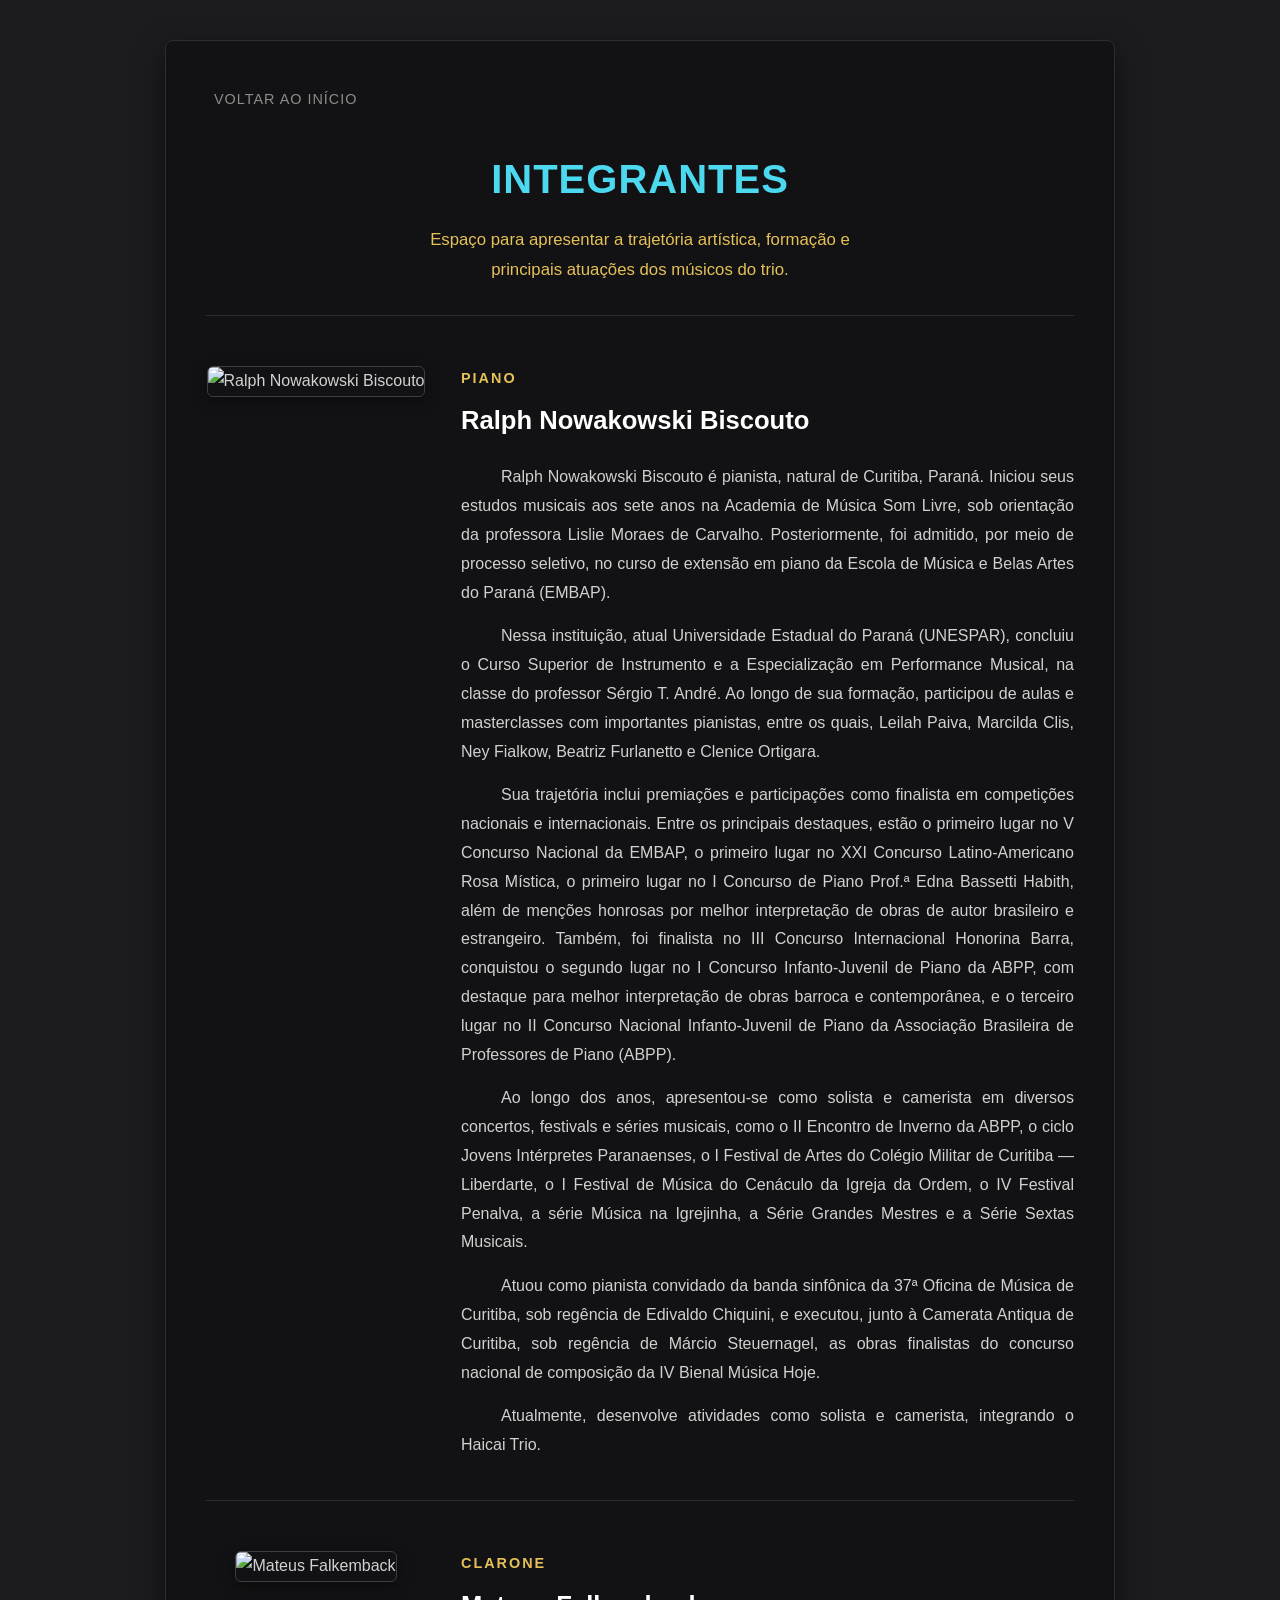
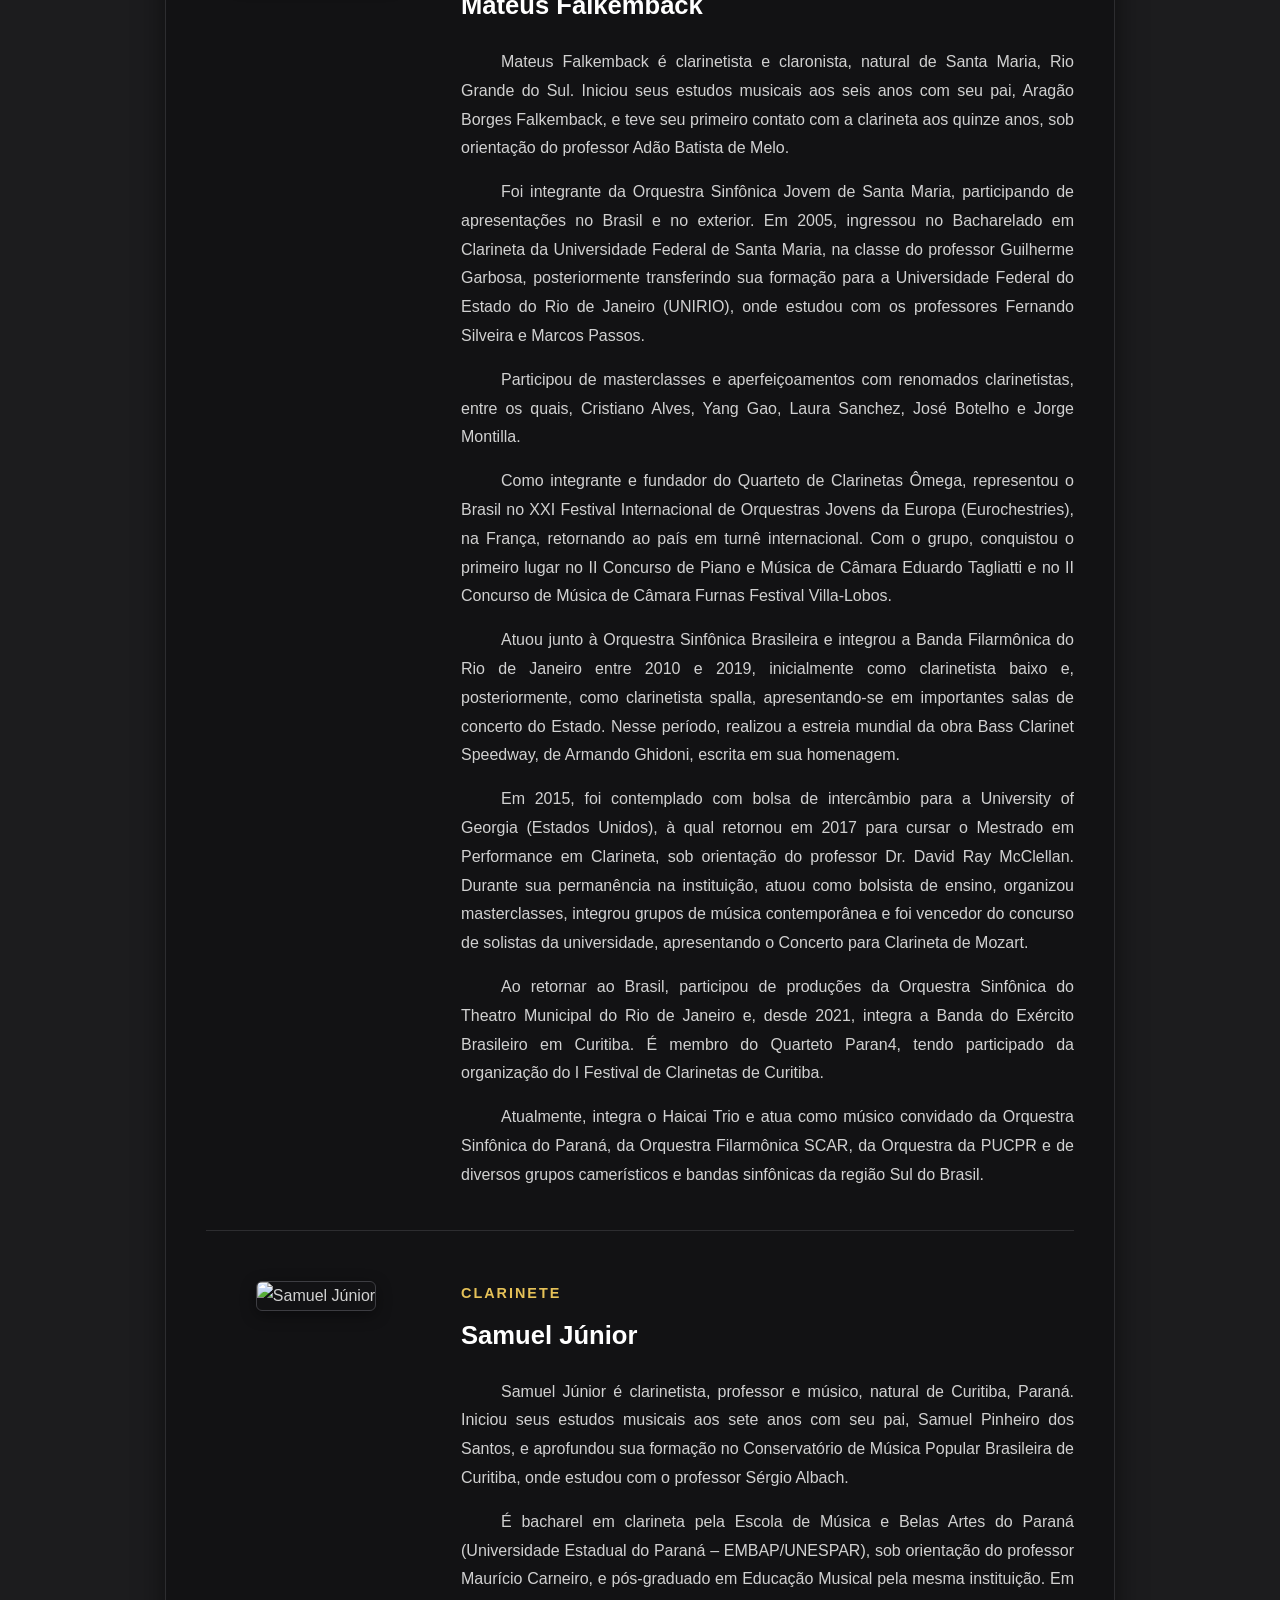
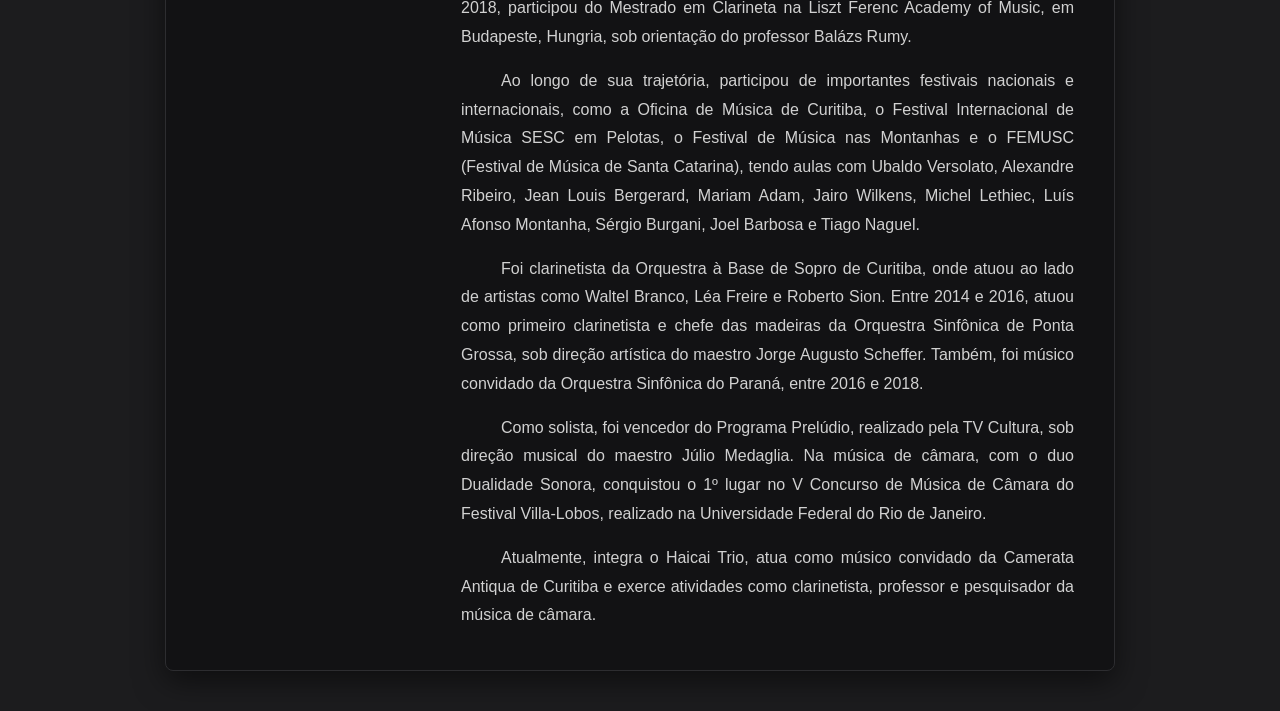
==== curriculo/index.html @ 1b837718 "Add files via upload" ====
<!DOCTYPE html>
<html lang="pt-BR">
<head>
    <meta charset="UTF-8">
    <meta name="viewport" content="width=device-width, initial-scale=1.0">
    <title>Integrantes - HAICAI TRIO</title>
    <!-- Ícone para o botão de voltar -->
    <link rel="stylesheet" href="https://cloudflare.com">
    <style>
        /* Configurações Gerais - Fundo Cinza Escuro */
        * {
            margin: 0;
            padding: 0;
            box-sizing: border-box;
        }
        body {
            font-family: 'Helvetica Neue', Arial, sans-serif;
            background-color: #1c1c1e; /* Fundo Cinza Escuro pedido */
            color: #d1d1d1; /* Texto cinza claro */
            line-height: 1.8;
            padding: 40px 20px;
        }
        .container {
            max-width: 950px; /* Largura expandida para acomodar foto + texto lado a lado */
            margin: 0 auto;
        }

        /* Caixa Centralizada de Conteúdo */
        .content-card {
            background-color: #121214; /* Grafite quase preto para destacar do fundo */
            border: 1px solid #2d2d30;
            border-radius: 8px;
            padding: 40px;
            box-shadow: 0 10px 30px rgba(0, 0, 0, 0.5);
        }

        /* Botão Voltar */
        .back-link {
            display: inline-flex;
            align-items: center;
            gap: 8px;
            color: #8c8c8c;
            text-decoration: none;
            font-size: 0.9rem;
            text-transform: uppercase;
            letter-spacing: 1px;
            margin-bottom: 30px;
            transition: color 0.2s ease;
        }
        .back-link:hover {
            color: #4cd9ef;
        }

        /* Cabeçalho de Títulos */
        header {
            text-align: center;
            margin-bottom: 50px;
            border-bottom: 1px solid #2d2d30;
            padding-bottom: 30px;
        }
        h1 {
            font-family: 'Arial Black', 'Impact', sans-serif;
            font-size: 2.5rem;
            color: #4cd9ef; /* Título no Azul Ciano */
            text-transform: uppercase;
            letter-spacing: 1px;
            font-weight: 900;
            margin-bottom: 10px;
        }
        .subtitle {
            font-size: 1.05rem;
            color: #e5c158; /* Subtítulo no Dourado Ouro */
            max-width: 700px;
            margin: 0 auto;
            font-weight: 500;
        }

        /* --- LISTA DE INTEGRANTES (FOTOS NA VERTICAL) --- */
        .member-row {
            display: flex;
            align-items: flex-start;
            gap: 35px;
            margin-bottom: 50px;
            padding-bottom: 40px;
            border-bottom: 1px solid #2d2d30;
        }
        .member-row:last-child {
            margin-bottom: 0;
            padding-bottom: 0;
            border-bottom: none;
        }

        /* Container da Foto */
        .member-photo-box {
            flex: 0 0 220px; /* Largura fixa para manter as fotos verticais idênticas */
            text-align: center;
        }
        .member-photo {
            width: 100%;
            height: auto;
            border-radius: 6px;
            border: 1px solid #3d3d42;
            box-shadow: 0 4px 15px rgba(0,0,0,0.4);
        }

        /* Bloco de Texto */
        .member-bio {
            flex: 1;
        }
        .member-instrument {
            font-size: 0.9rem;
            color: #e5c158; /* Instrumento em Dourado */
            text-transform: uppercase;
            letter-spacing: 2px;
            font-weight: bold;
            display: block;
            margin-bottom: 5px;
        }
        .member-bio h2 {
            font-family: 'Arial Black', sans-serif;
            font-size: 1.6rem;
            color: #ffffff;
            margin-bottom: 20px;
        }
        .member-bio p {
            font-size: 1rem;
            margin-bottom: 15px;
            text-align: justify;
            text-indent: 40px; /* Recuo no início de cada parágrafo */
        }
        .member-bio p:last-child {
            margin-bottom: 0;
        }

        /* --- ADAPTAÇÃO PARA CELULAR --- */
        @media (max-width: 768px) {
            .member-row {
                flex-direction: column;
                align-items: center;
                gap: 20px;
            }
            .member-photo-box {
                flex: 0 0 auto;
                width: 60%; /* Foto reduzida e centralizada no mobile */
            }
            .member-bio h2, .member-instrument {
                text-align: center;
            }
        }

        /* Rodapé Sutil */
        footer {
            text-align: center;
            margin-top: 40px;
            color: #555555;
            font-size: 0.8rem;
        }
    </style>
</head>
<body>

    <div class="container">
        <main class="content-card">
            
            <!-- Botão Voltar -->
            <a href="../index.html" class="back-link">
                <i class="fa-solid fa-arrow-left"></i> Voltar ao Início
            </a>

            <!-- Cabeçalho Principal -->
            <header>
                <h1>Integrantes</h1>
                <p class="subtitle">Espaço para apresentar a trajetória artística, formação e</p>
                <p class="subtitle">principais atuações dos músicos do trio.</p>
            </header>

            <!-- 1º Integrante: Piano -->
            <div class="member-row">
                <div class="member-photo-box">
                    <img src="image_1MIYQz.png" alt="Ralph Nowakowski Biscouto" class="member-photo">
                </div>
                <div class="member-bio">
                    <span class="member-instrument">Piano</span>
                    <h2>Ralph Nowakowski Biscouto</h2>
                    <p>Ralph Nowakowski Biscouto é pianista, natural de Curitiba, Paraná. Iniciou seus estudos musicais aos sete anos na Academia de Música Som Livre, sob orientação da professora Lislie Moraes de Carvalho. Posteriormente, foi admitido, por meio de processo seletivo, no curso de extensão em piano da Escola de Música e Belas Artes do Paraná (EMBAP).</p>
                    <p>Nessa instituição, atual Universidade Estadual do Paraná (UNESPAR), concluiu o Curso Superior de Instrumento e a Especialização em Performance Musical, na classe do professor Sérgio T. André. Ao longo de sua formação, participou de aulas e masterclasses com importantes pianistas, entre os quais, Leilah Paiva, Marcilda Clis, Ney Fialkow, Beatriz Furlanetto e Clenice Ortigara.</p>
                    <p>Sua trajetória inclui premiações e participações como finalista em competições nacionais e internacionais. Entre os principais destaques, estão o primeiro lugar no V Concurso Nacional da EMBAP, o primeiro lugar no XXI Concurso Latino-Americano Rosa Mística, o primeiro lugar no I Concurso de Piano Prof.ª Edna Bassetti Habith, além de menções honrosas por melhor interpretação de obras de autor brasileiro e estrangeiro. Também, foi finalista no III Concurso Internacional Honorina Barra, conquistou o segundo lugar no I Concurso Infanto-Juvenil de Piano da ABPP, com destaque para melhor interpretação de obras barroca e contemporânea, e o terceiro lugar no II Concurso Nacional Infanto-Juvenil de Piano da Associação Brasileira de Professores de Piano (ABPP).</p>
                    <p>Ao longo dos anos, apresentou-se como solista e camerista em diversos concertos, festivals e séries musicais, como o II Encontro de Inverno da ABPP, o ciclo Jovens Intérpretes Paranaenses, o I Festival de Artes do Colégio Militar de Curitiba — Liberdarte, o I Festival de Música do Cenáculo da Igreja da Ordem, o IV Festival Penalva, a série Música na Igrejinha, a Série Grandes Mestres e a Série Sextas Musicais.</p>
                    <p>Atuou como pianista convidado da banda sinfônica da 37ª Oficina de Música de Curitiba, sob regência de Edivaldo Chiquini, e executou, junto à Camerata Antiqua de Curitiba, sob regência de Márcio Steuernagel, as obras finalistas do concurso nacional de composição da IV Bienal Música Hoje.</p>
                    <p>Atualmente, desenvolve atividades como solista e camerista, integrando o Haicai Trio.</p>
                </div>
            </div>
            <!-- 2º Integrante: Clarone -->
<div class="member-row">
    <div class="member-photo-box">
        <img src="image_S1A-yE.png" alt="Mateus Falkemback" class="member-photo">
    </div>
    <div class="member-bio">
        <span class="member-instrument">Clarone</span>
        <h2>Mateus Falkemback</h2>
        <p>Mateus Falkemback é clarinetista e claronista, natural de Santa Maria, Rio Grande do Sul. Iniciou seus estudos musicais aos seis anos com seu pai, Aragão Borges Falkemback, e teve seu primeiro contato com a clarineta aos quinze anos, sob orientação do professor Adão Batista de Melo.</p>
        <p>Foi integrante da Orquestra Sinfônica Jovem de Santa Maria, participando de apresentações no Brasil e no exterior. Em 2005, ingressou no Bacharelado em Clarineta da Universidade Federal de Santa Maria, na classe do professor Guilherme Garbosa, posteriormente transferindo sua formação para a Universidade Federal do Estado do Rio de Janeiro (UNIRIO), onde estudou com os professores Fernando Silveira e Marcos Passos.</p>
        <p>Participou de masterclasses e aperfeiçoamentos com renomados clarinetistas, entre os quais, Cristiano Alves, Yang Gao, Laura Sanchez, José Botelho e Jorge Montilla.</p>
        <p>Como integrante e fundador do Quarteto de Clarinetas Ômega, representou o Brasil no XXI Festival Internacional de Orquestras Jovens da Europa (Eurochestries), na França, retornando ao país em turnê internacional. Com o grupo, conquistou o primeiro lugar no II Concurso de Piano e Música de Câmara Eduardo Tagliatti e no II Concurso de Música de Câmara Furnas Festival Villa-Lobos.</p>
        <p>Atuou junto à Orquestra Sinfônica Brasileira e integrou a Banda Filarmônica do Rio de Janeiro entre 2010 e 2019, inicialmente como clarinetista baixo e, posteriormente, como clarinetista spalla, apresentando-se em importantes salas de concerto do Estado. Nesse período, realizou a estreia mundial da obra Bass Clarinet Speedway, de Armando Ghidoni, escrita em sua homenagem.</p>
        <p>Em 2015, foi contemplado com bolsa de intercâmbio para a University of Georgia (Estados Unidos), à qual retornou em 2017 para cursar o Mestrado em Performance em Clarineta, sob orientação do professor Dr. David Ray McClellan. Durante sua permanência na instituição, atuou como bolsista de ensino, organizou masterclasses, integrou grupos de música contemporânea e foi vencedor do concurso de solistas da universidade, apresentando o Concerto para Clarineta de Mozart.</p>
        <p>Ao retornar ao Brasil, participou de produções da Orquestra Sinfônica do Theatro Municipal do Rio de Janeiro e, desde 2021, integra a Banda do Exército Brasileiro em Curitiba. É membro do Quarteto Paran4, tendo participado da organização do I Festival de Clarinetas de Curitiba.</p>
        <p>Atualmente, integra o Haicai Trio e atua como músico convidado da Orquestra Sinfônica do Paraná, da Orquestra Filarmônica SCAR, da Orquestra da PUCPR e de diversos grupos camerísticos e bandas sinfônicas da região Sul do Brasil.</p>
    </div>
</div>
        <!-- 3º Integrante: Clarinete -->
<div class="member-row">
    <div class="member-photo-box">
        <img src="image_18fm36.png" alt="Samuel Júnior" class="member-photo">
    </div>
    <div class="member-bio">
        <span class="member-instrument">Clarinete</span>
        <h2>Samuel Júnior</h2>
        <p>Samuel Júnior é clarinetista, professor e músico, natural de Curitiba, Paraná. Iniciou seus estudos musicais aos sete anos com seu pai, Samuel Pinheiro dos Santos, e aprofundou sua formação no Conservatório de Música Popular Brasileira de Curitiba, onde estudou com o professor Sérgio Albach.</p>
        <p>É bacharel em clarineta pela Escola de Música e Belas Artes do Paraná (Universidade Estadual do Paraná – EMBAP/UNESPAR), sob orientação do professor Maurício Carneiro, e pós-graduado em Educação Musical pela mesma instituição. Em 2018, participou do Mestrado em Clarineta na Liszt Ferenc Academy of Music, em Budapeste, Hungria, sob orientação do professor Balázs Rumy.</p>
        <p>Ao longo de sua trajetória, participou de importantes festivais nacionais e internacionais, como a Oficina de Música de Curitiba, o Festival Internacional de Música SESC em Pelotas, o Festival de Música nas Montanhas e o FEMUSC (Festival de Música de Santa Catarina), tendo aulas com Ubaldo Versolato, Alexandre Ribeiro, Jean Louis Bergerard, Mariam Adam, Jairo Wilkens, Michel Lethiec, Luís Afonso Montanha, Sérgio Burgani, Joel Barbosa e Tiago Naguel.</p>
        <p>Foi clarinetista da Orquestra à Base de Sopro de Curitiba, onde atuou ao lado de artistas como Waltel Branco, Léa Freire e Roberto Sion. Entre 2014 e 2016, atuou como primeiro clarinetista e chefe das madeiras da Orquestra Sinfônica de Ponta Grossa, sob direção artística do maestro Jorge Augusto Scheffer. Também, foi músico convidado da Orquestra Sinfônica do Paraná, entre 2016 e 2018.</p>
        <p>Como solista, foi vencedor do Programa Prelúdio, realizado pela TV Cultura, sob direção musical do maestro Júlio Medaglia. Na música de câmara, com o duo Dualidade Sonora, conquistou o 1º lugar no V Concurso de Música de Câmara do Festival Villa-Lobos, realizado na Universidade Federal do Rio de Janeiro.</p>
        <p>Atualmente, integra o Haicai Trio, atua como músico convidado da Camerata Antiqua de Curitiba e exerce atividades como clarinetista, professor e pesquisador da música de câmara.</p>
    </div>
</div>
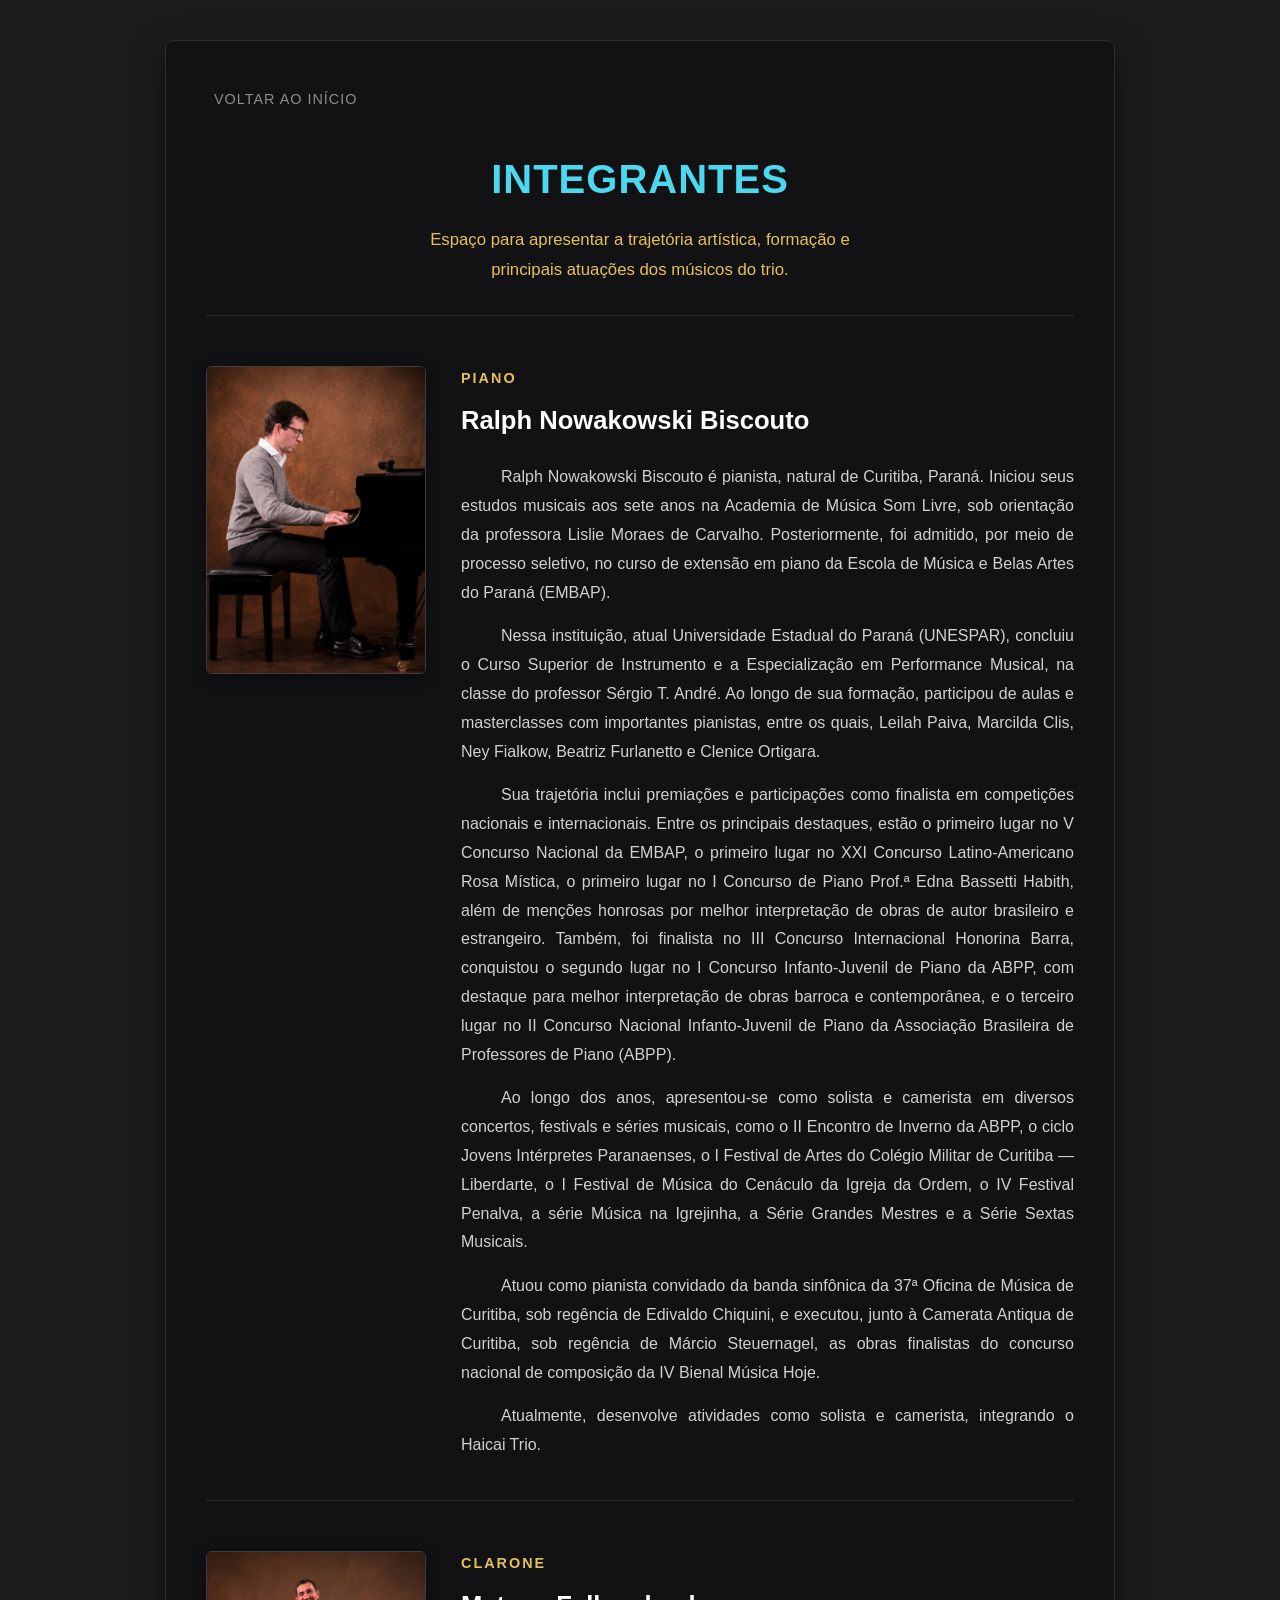
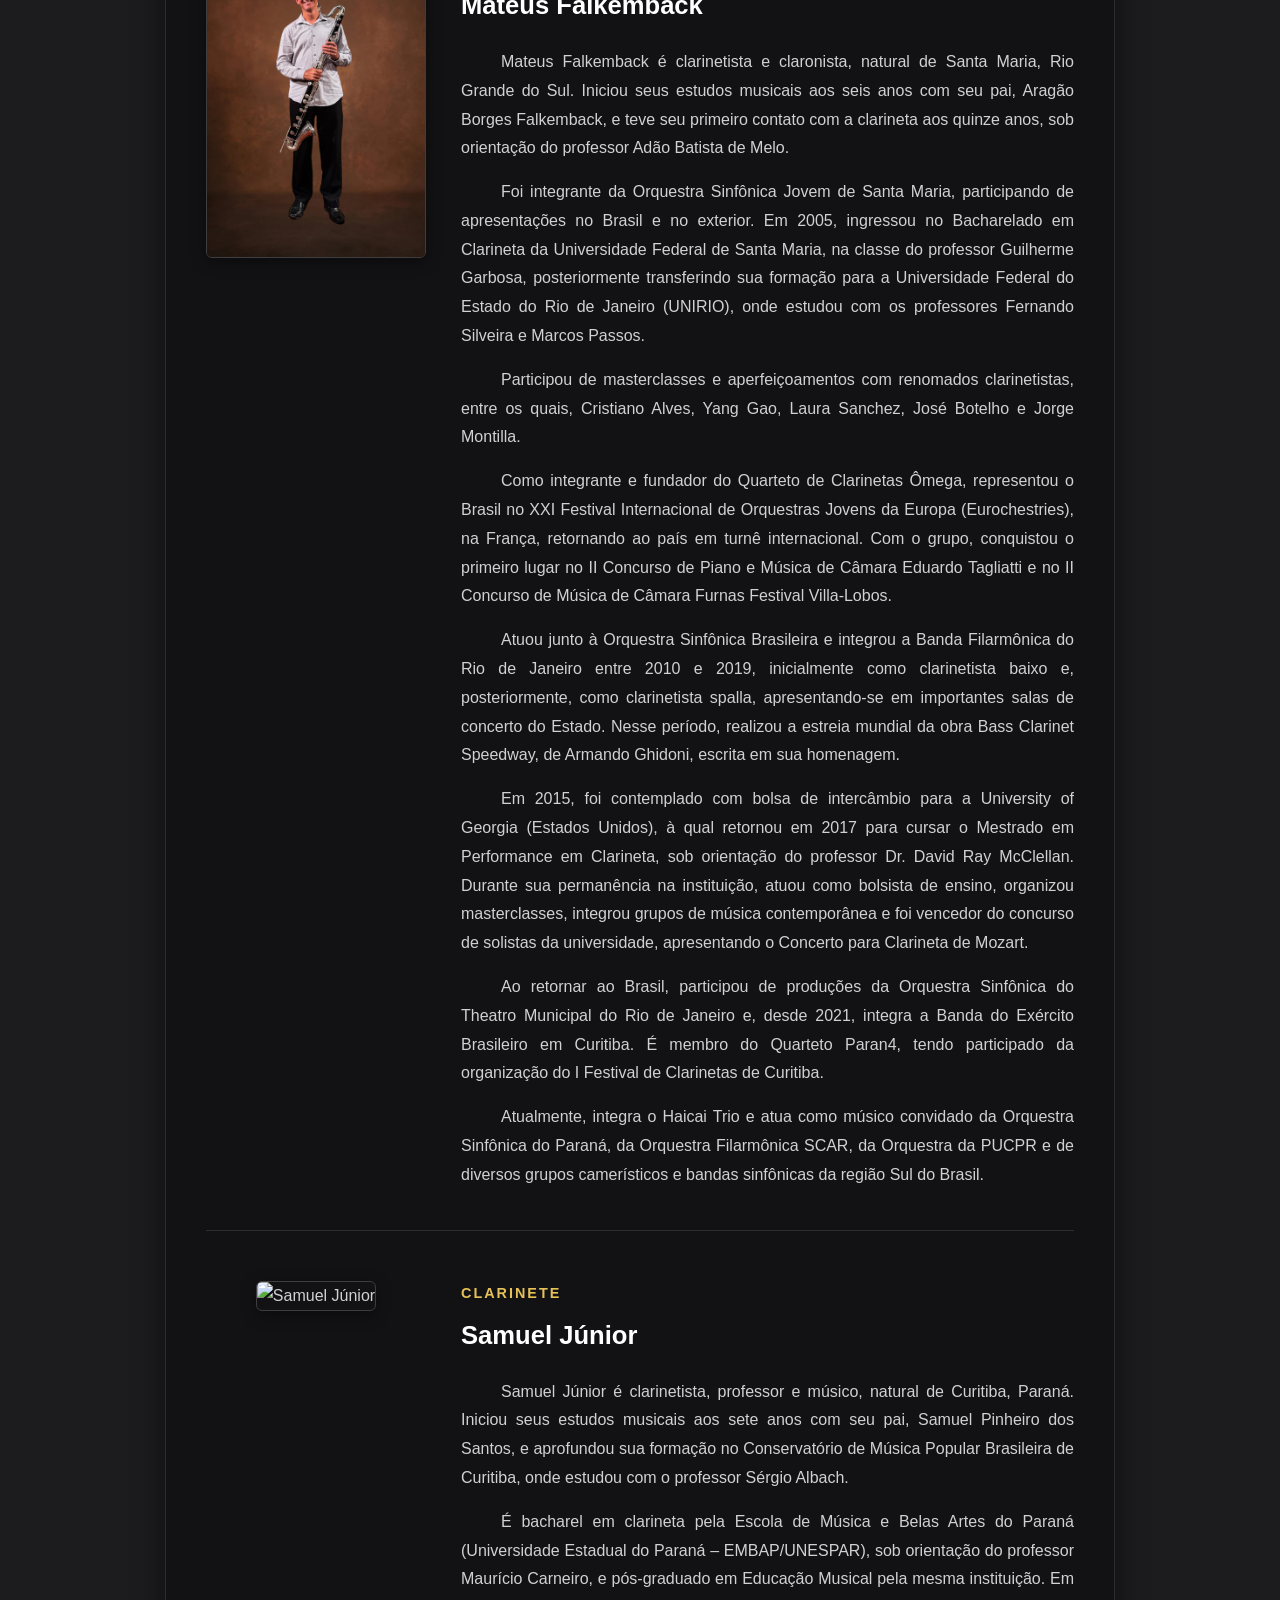
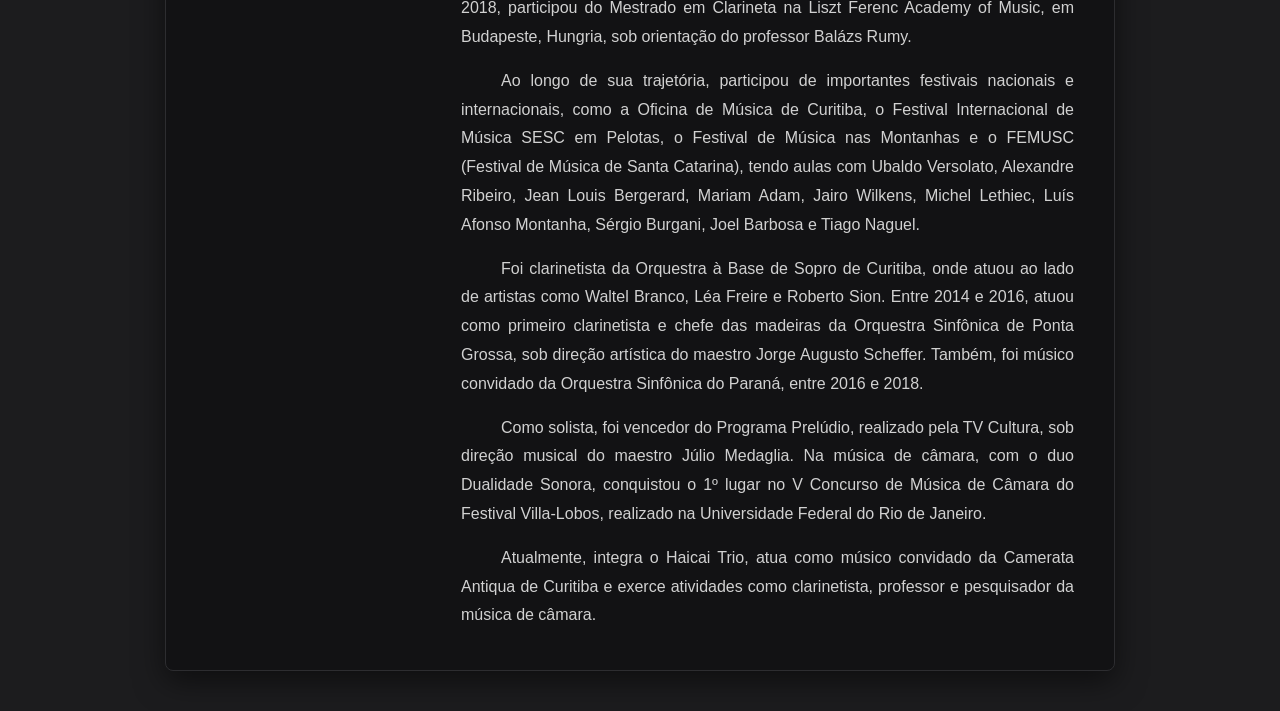
==== commit 00ba7520: "Update index.html Correção extensão das imagens" ====
--- a/curriculo/index.html
+++ b/curriculo/index.html
@@ -177,7 +177,7 @@
             <!-- 1º Integrante: Piano -->
             <div class="member-row">
                 <div class="member-photo-box">
-                    <img src="image_1MIYQz.png" alt="Ralph Nowakowski Biscouto" class="member-photo">
+                    <img src="image_1MIYQz.png.webp" alt="Ralph Nowakowski Biscouto" class="member-photo">
                 </div>
                 <div class="member-bio">
                     <span class="member-instrument">Piano</span>
@@ -193,7 +193,7 @@
             <!-- 2º Integrante: Clarone -->
 <div class="member-row">
     <div class="member-photo-box">
-        <img src="image_S1A-yE.png" alt="Mateus Falkemback" class="member-photo">
+        <img src="image_S1A-yE.png.webp" alt="Mateus Falkemback" class="member-photo">
     </div>
     <div class="member-bio">
         <span class="member-instrument">Clarone</span>
@@ -211,7 +211,7 @@
         <!-- 3º Integrante: Clarinete -->
 <div class="member-row">
     <div class="member-photo-box">
-        <img src="image_18fm36.png" alt="Samuel Júnior" class="member-photo">
+        <img src="image_18fm36.png.webp" alt="Samuel Júnior" class="member-photo">
     </div>
     <div class="member-bio">
         <span class="member-instrument">Clarinete</span>
@@ -223,4 +223,4 @@
         <p>Como solista, foi vencedor do Programa Prelúdio, realizado pela TV Cultura, sob direção musical do maestro Júlio Medaglia. Na música de câmara, com o duo Dualidade Sonora, conquistou o 1º lugar no V Concurso de Música de Câmara do Festival Villa-Lobos, realizado na Universidade Federal do Rio de Janeiro.</p>
         <p>Atualmente, integra o Haicai Trio, atua como músico convidado da Camerata Antiqua de Curitiba e exerce atividades como clarinetista, professor e pesquisador da música de câmara.</p>
     </div>
-</div>+</div>
